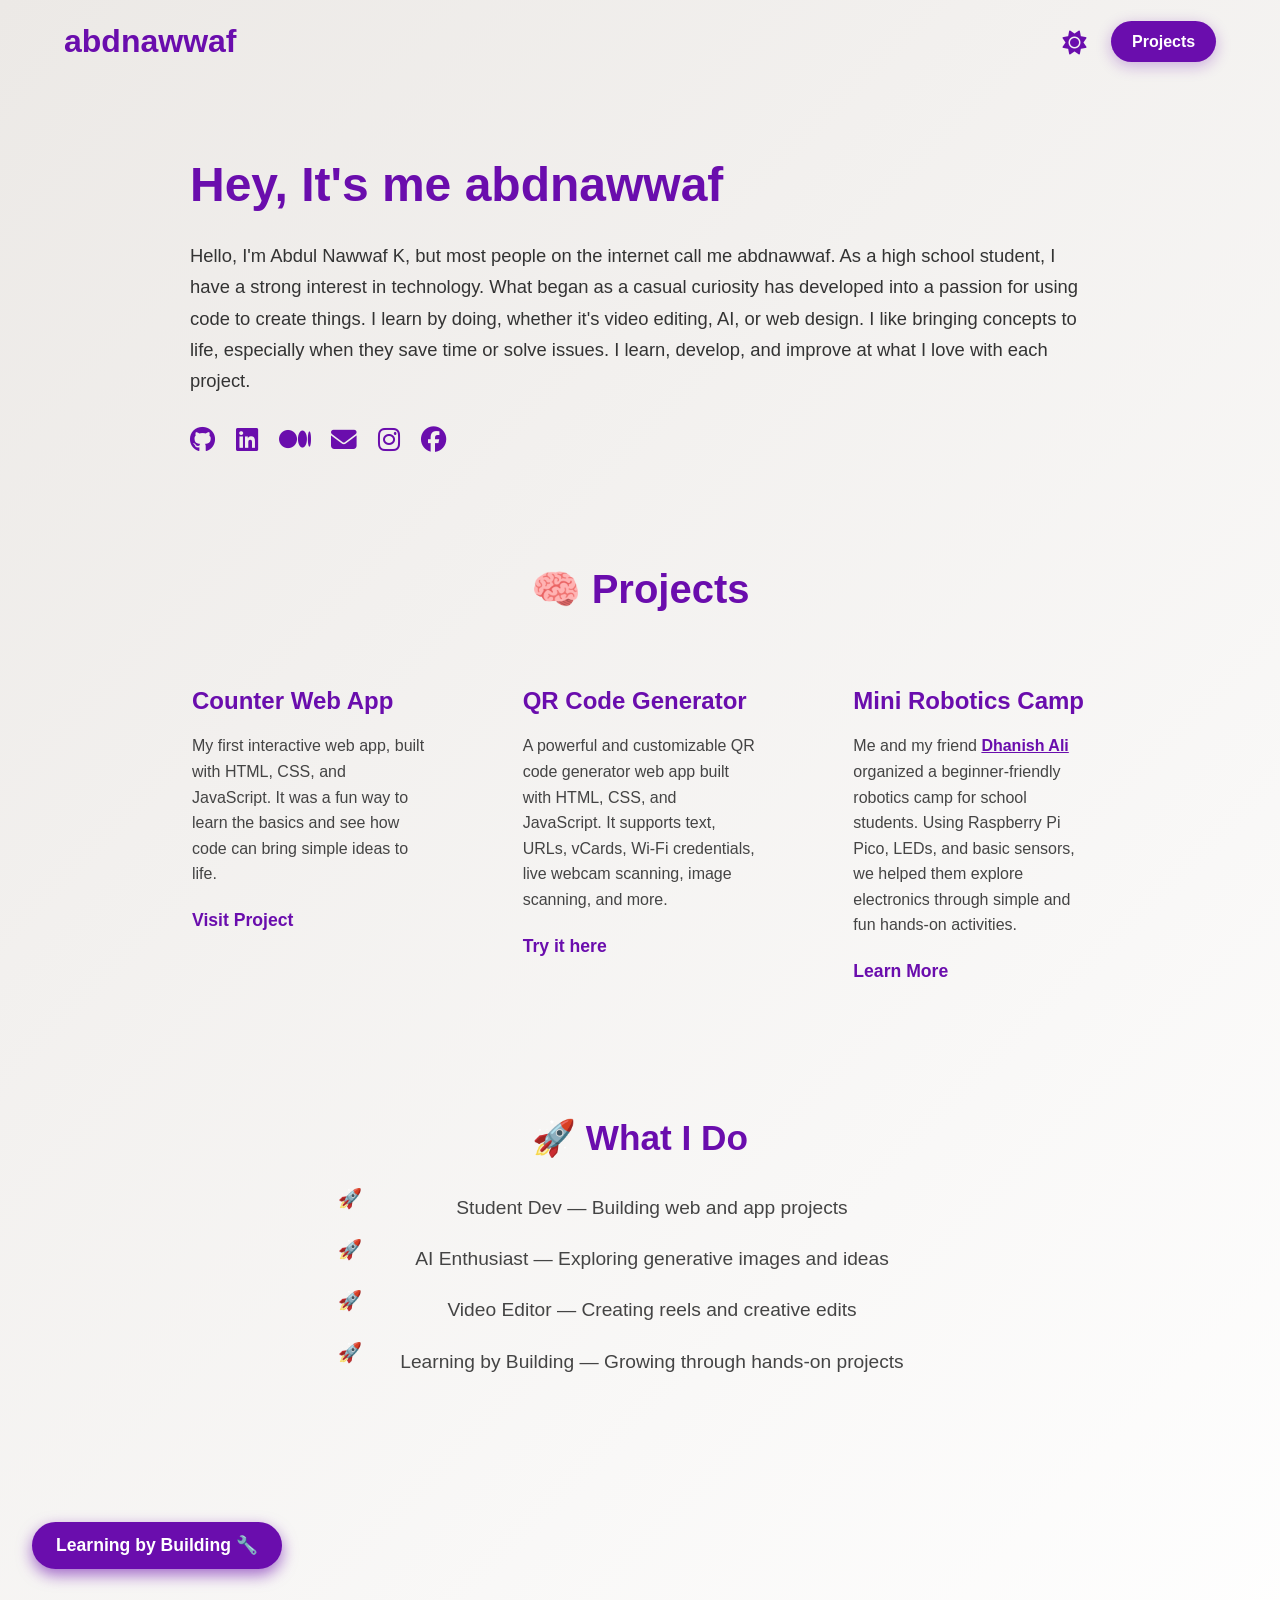
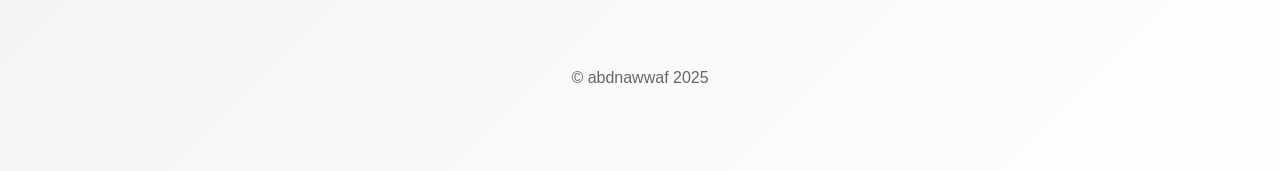
==== index.html @ 8820a6b2 "Update index.html" ====
<!DOCTYPE html>
<html lang="en">
<head>
  <meta charset="UTF-8" />
  <meta name="viewport" content="width=device-width, initial-scale=1.0"/>
  <title>abdnawwaf</title>
  <link rel="icon" type="image/png" href="fav-icon.png" sizes="32x32">
  <link rel="stylesheet" href="style.css" />
  <link rel="stylesheet" href="https://cdnjs.cloudflare.com/ajax/libs/font-awesome/6.4.0/css/all.min.css" />
</head>
<body>
  <nav class="navbar">
    <div class="logo" onclick="window.location.reload()">abdnawwaf</div>
    <div class="nav-controls">
      <i class="fas fa-sun theme-toggle" title="Toggle Theme"></i>
      <a href="#projects" class="btn-filled">Projects</a>
    </div>
  </nav>

  <header class="intro">
    <div class="intro-left">
      <h1>Hey, It's me abdnawwaf</h1>
      <p>
        Hello, I'm Abdul Nawwaf K, but most people on the internet call me abdnawwaf. As a high school student, I have a strong interest in technology. What began as a casual curiosity has developed into a passion for using code to create things. I learn by doing, whether it's video editing, AI, or web design. I like bringing concepts to life, especially when they save time or solve issues. I learn, develop, and improve at what I love with each project.
      </p>
      <div class="socials">
  <a href="https://github.com/abdnawwaf" target="_blank"><i class="fab fa-github"></i></a>
  <a href="https://linkedin.com/in/abdnawwaf" target="_blank"><i class="fab fa-linkedin"></i></a>
  <a href="https://medium.com/@abdnawwaf" target="_blank"><i class="fab fa-medium"></i></a>
  <a href="mailto:abdnawwafk@gmail.com"><i class="fas fa-envelope"></i></a>
  <a href="https://instagram.com/abd_nawwaf" target="_blank"><i class="fab fa-instagram"></i></a>
  <a href="https://www.facebook.com/people/abdnawwaf/61578629066482" target="_blank"><i class="fab fa-facebook"></i></a>
</div>
  </header>

  <section id="projects" class="projects-section">
  <h2>🧠 Projects</h2>
  <div class="projects">
    <div class="project">
      <h3>Counter Web App</h3>
      <p>My first interactive web app, built with HTML, CSS, and JavaScript. It was a fun way to learn the basics and see how code can bring simple ideas to life.</p>
      <a href="https://abdnawwaf.github.io/Counter-App/" target="_blank" class="project-link">Visit Project</a>
    </div>

<div class="project">
      <h3>QR Code Generator</h3>
      <p>A powerful and customizable QR code generator web app built with HTML, CSS, and JavaScript. It supports text, URLs, vCards, Wi-Fi credentials, live webcam scanning, image scanning, and more.</p>
      <a href="https://abdnawwaf.github.io/Free-Qr-Code-Generator/" target="_blank" class="project-link">Try it here</a>
    </div>

    <div class="project">
      <h3>Mini Robotics Camp</h3>
      <p>Me and my friend <a href="https://dhanish-ali.github.io/" target="_blank" class="inline-link">Dhanish Ali</a> organized a beginner-friendly robotics camp for school students. Using Raspberry Pi Pico, LEDs, and basic sensors, we helped them explore electronics through simple and fun hands-on activities.</p>
      <a href="https://www.instagram.com/reel/DLMXc_-JQjU/?igsh=MWt1b3g4a29wdWMzeQ==" target="_blank" class="project-link">Learn More</a>
    </div>
  </div>
</section>

  <section class="features">
    <h2>🚀 What I Do</h2>
    <ul>
      <li>Student Dev — Building web and app projects</li>
      <li>AI Enthusiast — Exploring generative images and ideas</li>
      <li>Video Editor — Creating reels and creative edits</li>
      <li>Learning by Building — Growing through hands-on projects</li>
    </ul>
  </section>

  <div class="learning-pill">
    Learning by Building 🔧
  </div>

  <footer>
    <p>&copy; abdnawwaf 2025</p>
  </footer>

  <script>
    const themeToggle = document.querySelector('.theme-toggle');
    themeToggle.onclick = () => {
      document.body.classList.toggle('dark');
      themeToggle.classList.toggle('fa-sun');
      themeToggle.classList.toggle('fa-moon');
    };
  </script>
</body>
</html>
---- style.css ----
/* Reset */
* {
  margin: 0;
  padding: 0;
  box-sizing: border-box;
}

/* Fonts */
body {
  font-family: 'Inter', -apple-system, BlinkMacSystemFont, 'Segoe UI', Roboto, Oxygen,
    Ubuntu, Cantarell, 'Open Sans', 'Helvetica Neue', sans-serif;
  background: linear-gradient(135deg, #ece9e6, #ffffff);
  color: #222;
  line-height: 1.6;
  scroll-behavior: smooth;
  min-height: 100vh;
  padding: 0 2rem 4rem;
  transition: background 0.4s ease, color 0.4s ease;
}

/* Dark Mode */
body.dark {
  background: linear-gradient(135deg, #121212, #1f1f1f);
  color: #ddd;
}

/* Glassmorphism Base */
.glass {
  background: rgba(255, 255, 255, 0.15);
  backdrop-filter: saturate(180%) blur(15px);
  -webkit-backdrop-filter: saturate(180%) blur(15px);
  border-radius: 16px;
  border: 1px solid rgba(255, 255, 255, 0.25);
  box-shadow:
    0 8px 32px 0 rgba(31, 38, 135, 0.1),
    0 0 1px 1px rgba(255, 255, 255, 0.1);
  transition: background 0.4s ease, border-color 0.4s ease;
}

/* Dark mode glass adjustments */
body.dark .glass {
  background: rgba(30, 30, 30, 0.6);
  border-color: rgba(255, 255, 255, 0.12);
  box-shadow:
    0 8px 32px 0 rgba(0, 0, 0, 0.7),
    0 0 1px 1px rgba(255, 255, 255, 0.05);
}

/* Links */
a {
  color: #6a0dad;
  font-weight: 600;
  text-decoration: none;
  transition: color 0.3s ease;
}

a:hover, a:focus {
  color: #8f44ec;
  outline: none;
}

/* Navbar */
.navbar {
  display: flex;
  justify-content: space-between;
  align-items: center;
  padding: 1rem 2rem;
  position: sticky;
  top: 0;
  z-index: 999;
}

.logo {
  font-size: 2rem;
  font-weight: 700;
  color: #6a0dad;
  cursor: pointer;
  user-select: none;
  transition: color 0.3s ease;
}

body.dark .logo {
  color: #a56afc;
}

.nav-controls {
  display: flex;
  align-items: center;
  gap: 1.5rem;
}

.theme-toggle {
  font-size: 1.5rem;
  cursor: pointer;
  color: #6a0dad;
  transition: color 0.3s ease;
}

body.dark .theme-toggle {
  color: #a56afc;
}

.btn-filled {
  background-color: #6a0dad;
  color: #fff;
  padding: 0.5rem 1.3rem;
  border-radius: 24px;
  font-weight: 600;
  box-shadow: 0 4px 15px rgba(106, 13, 173, 0.3);
  transition: background-color 0.3s ease, box-shadow 0.3s ease;
}

.btn-filled:hover,
.btn-filled:focus {
  background-color: #8f44ec;
  box-shadow: 0 6px 20px rgba(143, 68, 236, 0.6);
  outline: none;
}

body.dark .btn-filled {
  background-color: #a56afc;
  box-shadow: 0 4px 15px rgba(165, 106, 252, 0.4);
}

/* Header Intro */
.intro {
  display: flex;
  flex-wrap: wrap;
  align-items: center;
  justify-content: center;
  padding: 4rem 0 3rem;
  gap: 2rem;
  max-width: 900px;
  margin: 0 auto 3rem;
}

.intro-left {
  flex: 1 1 400px;
  min-width: 320px;
}

.intro-left h1 {
  font-size: 3rem;
  font-weight: 700;
  margin-bottom: 1rem;
  color: #6a0dad;
}

body.dark .intro-left h1 {
  color: #a56afc;
}

.intro-left .highlight {
  color: #8f44ec;
  text-shadow: 0 0 10px #8f44ec;
}

.intro-left p {
  font-size: 1.15rem;
  line-height: 1.7;
  color: #333;
}

body.dark .intro-left p {
  color: #ccc;
}

/* Social Icons */
.socials {
  margin-top: 1.5rem;
  display: flex;
  gap: 1.3rem;
}

.socials a {
  font-size: 1.6rem;
  color: #6a0dad;
  transition: color 0.3s ease, transform 0.3s ease;
}

.socials a:hover,
.socials a:focus {
  color: #8f44ec;
  transform: scale(1.25);
  outline: none;
}

body.dark .socials a {
  color: #a56afc;
}

/* Projects Section */
.projects-section {
  max-width: 960px;
  margin: 0 auto 4rem;
  text-align: center;
}

.projects-section h2 {
  font-size: 2.5rem;
  margin-bottom: 2rem;
  color: #6a0dad;
  font-weight: 700;
}

body.dark .projects-section h2 {
  color: #a56afc;
}

.projects {
  display: grid;
  grid-template-columns: repeat(auto-fit, minmax(280px, 1fr));
  gap: 2rem;
}

.project {
  padding: 1.8rem 2rem;
  cursor: pointer;
  text-align: left;
  color: #222;
  transition: transform 0.3s ease, box-shadow 0.3s ease;
  position: relative;
}

.project:hover {
  transform: translateY(-12px);
  box-shadow:
    0 12px 24px rgba(106, 13, 173, 0.25);
}

body.dark .project {
  color: #ddd;
}

.project h3 {
  font-size: 1.5rem;
  margin-bottom: 0.8rem;
  font-weight: 700;
  color: #6a0dad;
}

body.dark .project h3 {
  color: #a56afc;
}

.project p {
  font-size: 1rem;
  line-height: 1.6;
  color: #444;
}

body.dark .project p {
  color: #ccc;
}

.project-link {
  display: inline-block;
  margin-top: 1.2rem;
  font-weight: 600;
  font-size: 1.1rem;
  color: #6a0dad;
  transition: color 0.3s ease;
}

.project-link:hover,
.project-link:focus {
  color: #8f44ec;
  outline: none;
}

/* Inline links */
.inline-link {
  font-weight: 700;
  color: #6a0dad;
  text-decoration: underline;
}

body.dark .inline-link {
  color: #a56afc;
}

/* Features Section */
.features {
  max-width: 700px;
  margin: 0 auto 3rem;
  padding: 2rem 3rem;
  text-align: center;
  font-weight: 500;
  color: #444;
  border-radius: 16px;
  transition: background-color 0.3s ease;
}

body.dark .features {
  color: #bbb;
}

.features h2 {
  font-size: 2.2rem;
  margin-bottom: 1.4rem;
  font-weight: 700;
  color: #6a0dad;
}

body.dark .features h2 {
  color: #a56afc;
}

.features ul {
  list-style: none;
  padding-left: 0;
  font-size: 1.2rem;
  line-height: 2;
}

.features li {
  margin-bottom: 0.8rem;
  position: relative;
  padding-left: 1.5rem;
  cursor: default;
  transition: color 0.3s ease;
}

.features li::before {
  content: "🚀";
  position: absolute;
  left: 0;
  top: 0;
  font-size: 1.2rem;
  line-height: 1;
}

.features li:hover {
  color: #8f44ec;
  transform: translateX(5px);
}

/* Learning Pill */
.learning-pill {
  display: inline-block;
  margin: 3rem auto 1rem;
  padding: 0.6rem 1.5rem;
  border-radius: 999px;
  font-size: 1.1rem;
  font-weight: 600;
  color: #fff;
  background: #6a0dad;
  box-shadow: 0 6px 15px rgba(106, 13, 173, 0.6);
  cursor: default;
  user-select: none;
  transition: background 0.3s ease, transform 0.3s ease;
  text-align: center;
  max-width: fit-content;
  margin-left: auto;
  margin-right: auto;
}

.learning-pill:hover {
  background: #8f44ec;
  transform: scale(1.05);
}

body.dark .learning-pill {
  background: #a56afc;
  box-shadow: 0 6px 15px rgba(165, 106, 252, 0.8);
}

/* Footer */
footer {
  text-align: center;
  margin-top: 4rem;
  padding: 1rem 2rem;
  font-size: 1rem;
  color: #666;
  user-select: none;
  transition: color 0.3s ease;
}

body.dark footer {
  color: #999;
}

/* Responsive */

@media (max-width: 1024px) {
  .intro {
    padding: 3rem 1rem 2rem;
  }

  .projects-section {
    padding: 0 1rem 3rem;
  }

  .features {
    padding: 1.5rem 1.5rem;
  }
}

@media (max-width: 768px) {
  .navbar {
    flex-direction: column;
    gap: 0.6rem;
  }

  .intro {
    flex-direction: column;
    text-align: center;
  }

  .intro-left {
    max-width: 100%;
  }

  .intro-left h1 {
    font-size: 2.4rem;
  }
}

@media (max-width: 480px) {
  body {
    padding: 0 1rem 3rem;
  }

  .intro-left p {
    font-size: 1rem;
  }

  .projects {
    grid-template-columns: 1fr;
  }

  .socials a {
    font-size: 1.4rem;
    margin-right: 1rem;
  }

  .features h2 {
    font-size: 1.8rem;
  }
}
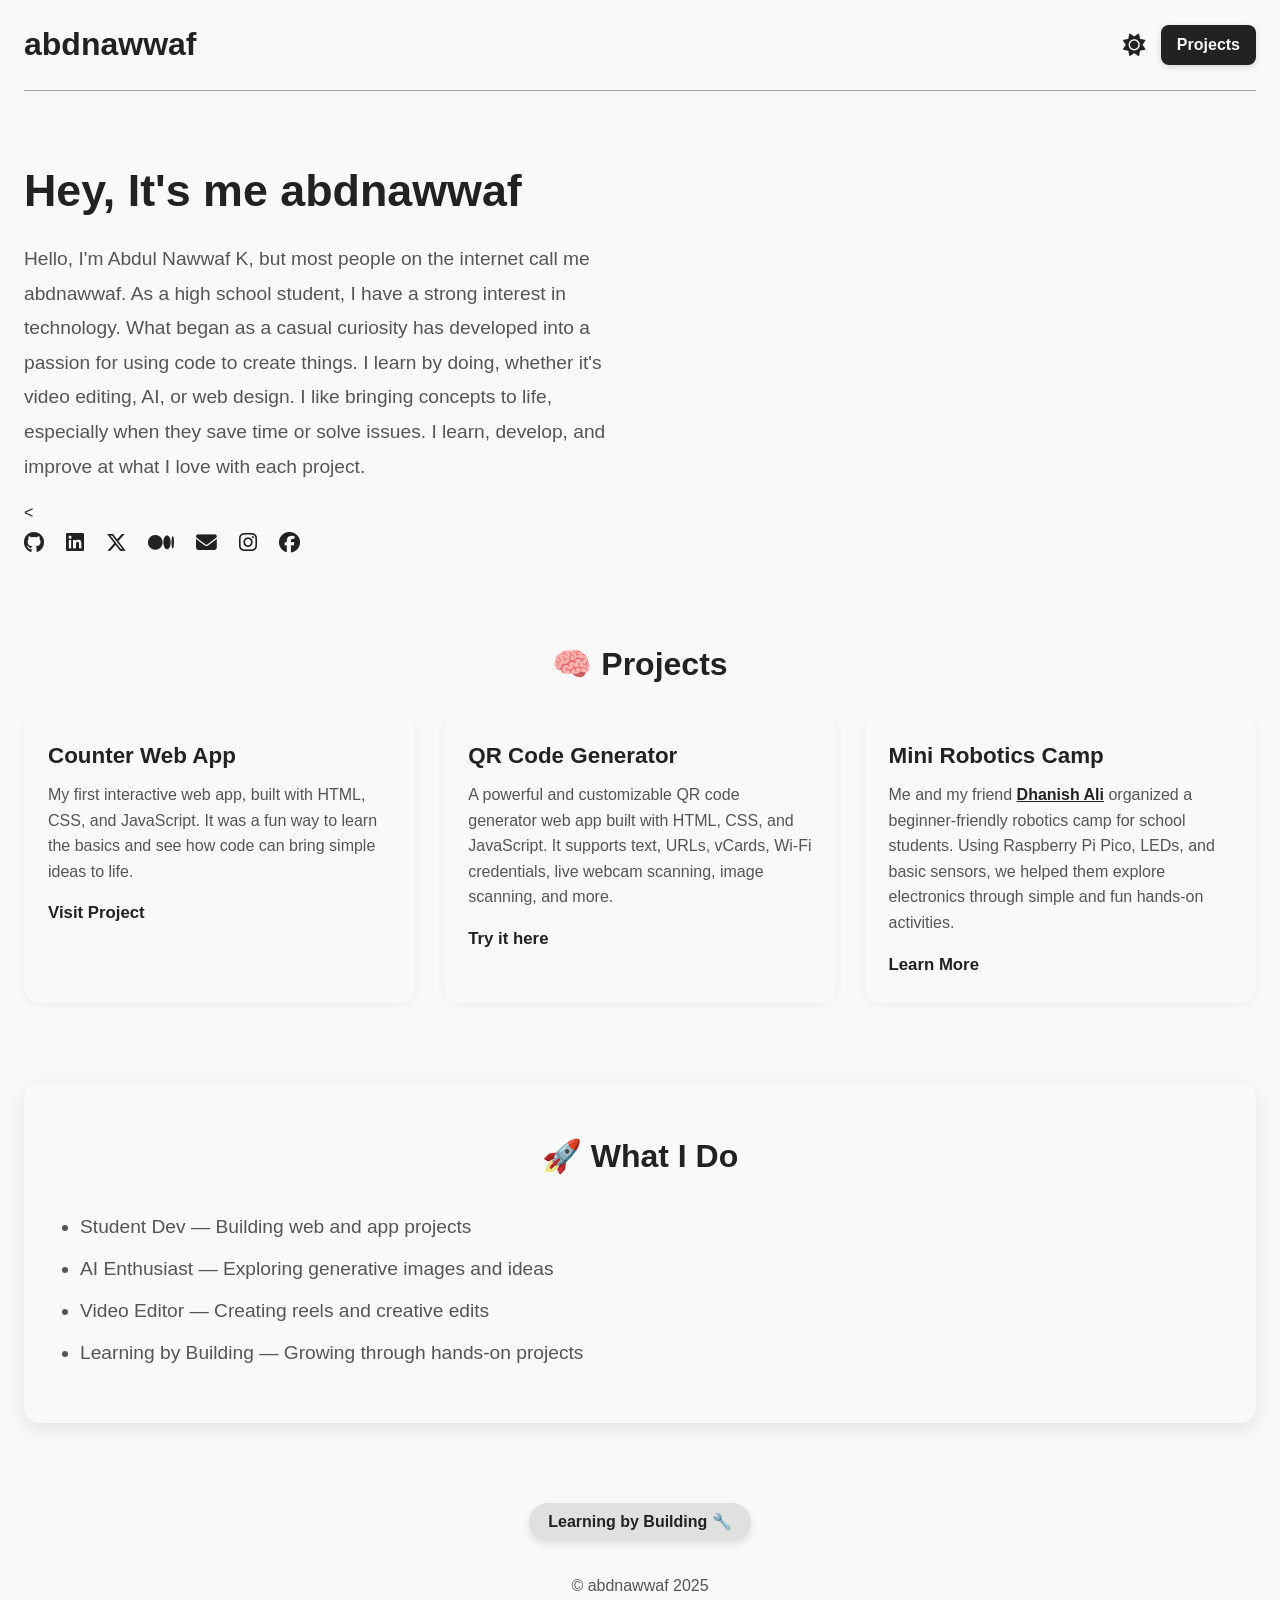
==== commit 2aec63cf: "Update index.html added x account" ====
--- a/index.html
+++ b/index.html
@@ -23,13 +23,28 @@
       <p>
         Hello, I'm Abdul Nawwaf K, but most people on the internet call me abdnawwaf. As a high school student, I have a strong interest in technology. What began as a casual curiosity has developed into a passion for using code to create things. I learn by doing, whether it's video editing, AI, or web design. I like bringing concepts to life, especially when they save time or solve issues. I learn, develop, and improve at what I love with each project.
       </p>
-      <div class="socials">
-  <a href="https://github.com/abdnawwaf" target="_blank"><i class="fab fa-github"></i></a>
-  <a href="https://linkedin.com/in/abdnawwaf" target="_blank"><i class="fab fa-linkedin"></i></a>
-  <a href="https://medium.com/@abdnawwaf" target="_blank"><i class="fab fa-medium"></i></a>
-  <a href="mailto:abdnawwafk@gmail.com"><i class="fas fa-envelope"></i></a>
-  <a href="https://instagram.com/abd_nawwaf" target="_blank"><i class="fab fa-instagram"></i></a>
-  <a href="https://www.facebook.com/people/abdnawwaf/61578629066482" target="_blank"><i class="fab fa-facebook"></i></a>
+      <<div class="socials">
+  <a href="https://github.com/abdnawwaf" target="_blank" aria-label="GitHub">
+    <i class="fab fa-github"></i>
+  </a>
+  <a href="https://linkedin.com/in/abdnawwaf" target="_blank" aria-label="LinkedIn">
+    <i class="fab fa-linkedin"></i>
+  </a>
+  <a href="https://x.com/abdnawwaf" target="_blank" aria-label="X (Twitter)">
+    <i class="fab fa-x-twitter"></i>
+  </a>
+  <a href="https://medium.com/@abdnawwaf" target="_blank" aria-label="Medium">
+    <i class="fab fa-medium"></i>
+  </a>
+  <a href="mailto:abdnawwaf.ilabdtlp@gmail.com" aria-label="Email">
+    <i class="fas fa-envelope"></i>
+  </a>
+  <a href="https://instagram.com/abd_nawwaf" target="_blank" aria-label="Instagram">
+    <i class="fab fa-instagram"></i>
+  </a>
+  <a href="https://www.facebook.com/people/abdnawwaf/61578629066482" target="_blank" aria-label="Facebook">
+    <i class="fab fa-facebook"></i>
+  </a>
 </div>
   </header>
 
--- a/style.css
+++ b/style.css
@@ -5,58 +5,31 @@
   box-sizing: border-box;
 }
 
-/* Fonts */
+/* Colors */
+:root {
+  --bg-light: #f9f9f9;
+  --bg-dark: #121212;
+  --text-dark: #222222;
+  --text-light: #eaeaea;
+  --gray-light: #a0a0a0;
+  --gray-medium: #555555;
+}
+
+/* Body & Basics */
 body {
-  font-family: 'Inter', -apple-system, BlinkMacSystemFont, 'Segoe UI', Roboto, Oxygen,
-    Ubuntu, Cantarell, 'Open Sans', 'Helvetica Neue', sans-serif;
-  background: linear-gradient(135deg, #ece9e6, #ffffff);
-  color: #222;
+  font-family: 'Segoe UI', Tahoma, Geneva, Verdana, sans-serif;
+  background: var(--bg-light);
+  color: var(--text-dark);
   line-height: 1.6;
   scroll-behavior: smooth;
-  min-height: 100vh;
-  padding: 0 2rem 4rem;
-  transition: background 0.4s ease, color 0.4s ease;
+  padding: 0 1.5rem;
+  transition: background 0.3s ease, color 0.3s ease;
 }
 
 /* Dark Mode */
-body.dark {
-  background: linear-gradient(135deg, #121212, #1f1f1f);
-  color: #ddd;
-}
-
-/* Glassmorphism Base */
-.glass {
-  background: rgba(255, 255, 255, 0.15);
-  backdrop-filter: saturate(180%) blur(15px);
-  -webkit-backdrop-filter: saturate(180%) blur(15px);
-  border-radius: 16px;
-  border: 1px solid rgba(255, 255, 255, 0.25);
-  box-shadow:
-    0 8px 32px 0 rgba(31, 38, 135, 0.1),
-    0 0 1px 1px rgba(255, 255, 255, 0.1);
-  transition: background 0.4s ease, border-color 0.4s ease;
-}
-
-/* Dark mode glass adjustments */
-body.dark .glass {
-  background: rgba(30, 30, 30, 0.6);
-  border-color: rgba(255, 255, 255, 0.12);
-  box-shadow:
-    0 8px 32px 0 rgba(0, 0, 0, 0.7),
-    0 0 1px 1px rgba(255, 255, 255, 0.05);
-}
-
-/* Links */
-a {
-  color: #6a0dad;
-  font-weight: 600;
-  text-decoration: none;
-  transition: color 0.3s ease;
-}
-
-a:hover, a:focus {
-  color: #8f44ec;
-  outline: none;
+.dark {
+  background: var(--bg-dark);
+  color: var(--text-light);
 }
 
 /* Navbar */
@@ -64,363 +37,360 @@
   display: flex;
   justify-content: space-between;
   align-items: center;
-  padding: 1rem 2rem;
-  position: sticky;
-  top: 0;
-  z-index: 999;
+  padding: 1.2rem 0;
+  border-bottom: 1px solid var(--gray-light);
+  flex-wrap: wrap;
 }
 
 .logo {
   font-size: 2rem;
   font-weight: 700;
-  color: #6a0dad;
   cursor: pointer;
+  color: var(--text-dark);
   user-select: none;
-  transition: color 0.3s ease;
-}
-
-body.dark .logo {
-  color: #a56afc;
+}
+
+.dark .logo {
+  color: var(--text-light);
 }
 
 .nav-controls {
   display: flex;
   align-items: center;
-  gap: 1.5rem;
+  gap: 1rem;
+  flex-wrap: wrap;
 }
 
 .theme-toggle {
-  font-size: 1.5rem;
   cursor: pointer;
-  color: #6a0dad;
-  transition: color 0.3s ease;
-}
-
-body.dark .theme-toggle {
-  color: #a56afc;
+  font-size: 1.4rem;
+  color: var(--text-dark);
+  transition: color 0.3s;
+}
+
+.dark .theme-toggle {
+  color: var(--text-light);
 }
 
 .btn-filled {
-  background-color: #6a0dad;
-  color: #fff;
-  padding: 0.5rem 1.3rem;
-  border-radius: 24px;
+  background: var(--text-dark);
+  color: var(--bg-light);
+  padding: 0.45rem 1rem;
+  border-radius: 8px;
+  text-decoration: none;
   font-weight: 600;
-  box-shadow: 0 4px 15px rgba(106, 13, 173, 0.3);
-  transition: background-color 0.3s ease, box-shadow 0.3s ease;
+  box-shadow: 0 2px 6px rgba(0,0,0,0.15);
+  transition: background 0.3s ease, color 0.3s ease, box-shadow 0.3s ease;
 }
 
 .btn-filled:hover,
 .btn-filled:focus {
-  background-color: #8f44ec;
-  box-shadow: 0 6px 20px rgba(143, 68, 236, 0.6);
+  background: var(--gray-medium);
+  box-shadow: 0 4px 10px rgba(0,0,0,0.2);
   outline: none;
 }
 
-body.dark .btn-filled {
-  background-color: #a56afc;
-  box-shadow: 0 4px 15px rgba(165, 106, 252, 0.4);
-}
-
-/* Header Intro */
+.dark .btn-filled {
+  background: var(--text-light);
+  color: var(--bg-dark);
+  box-shadow: 0 2px 6px rgba(255,255,255,0.2);
+}
+
+.dark .btn-filled:hover,
+.dark .btn-filled:focus {
+  background: var(--gray-medium);
+  box-shadow: 0 4px 10px rgba(255,255,255,0.3);
+}
+
+/* Intro Section */
 .intro {
   display: flex;
   flex-wrap: wrap;
   align-items: center;
-  justify-content: center;
-  padding: 4rem 0 3rem;
+  justify-content: space-between;
+  padding: 4rem 0 2rem;
   gap: 2rem;
-  max-width: 900px;
-  margin: 0 auto 3rem;
 }
 
 .intro-left {
-  flex: 1 1 400px;
-  min-width: 320px;
+  flex: 1 1 300px;
+  max-width: 600px;
 }
 
 .intro-left h1 {
-  font-size: 3rem;
-  font-weight: 700;
+  font-size: 2.8rem;
   margin-bottom: 1rem;
-  color: #6a0dad;
-}
-
-body.dark .intro-left h1 {
-  color: #a56afc;
-}
-
-.intro-left .highlight {
-  color: #8f44ec;
-  text-shadow: 0 0 10px #8f44ec;
+  color: var(--text-dark);
+}
+
+.dark .intro-left h1 {
+  color: var(--text-light);
 }
 
 .intro-left p {
-  font-size: 1.15rem;
-  line-height: 1.7;
-  color: #333;
-}
-
-body.dark .intro-left p {
-  color: #ccc;
+  font-size: 1.2rem;
+  line-height: 1.8;
+  margin-bottom: 1rem;
+  color: var(--gray-medium);
+}
+
+.dark .intro-left p {
+  color: var(--gray-light);
 }
 
 /* Social Icons */
-.socials {
-  margin-top: 1.5rem;
-  display: flex;
-  gap: 1.3rem;
-}
-
 .socials a {
-  font-size: 1.6rem;
-  color: #6a0dad;
-  transition: color 0.3s ease, transform 0.3s ease;
-}
-
-.socials a:hover,
-.socials a:focus {
-  color: #8f44ec;
-  transform: scale(1.25);
-  outline: none;
-}
-
-body.dark .socials a {
-  color: #a56afc;
+  font-size: 1.3rem;
+  color: inherit;
+  margin-right: 1rem;
+  transition: transform 0.3s ease, color 0.3s ease;
+}
+
+.socials a:hover {
+  transform: scale(1.2);
+  color: var(--gray-medium);
+}
+
+.dark .socials a:hover {
+  color: var(--gray-light);
 }
 
 /* Projects Section */
 .projects-section {
-  max-width: 960px;
-  margin: 0 auto 4rem;
+  padding: 3rem 0 2rem;
+}
+
+.projects-section h2 {
+  margin-bottom: 1.5rem;
+  font-size: 2rem;
+  color: var(--text-dark);
   text-align: center;
 }
 
-.projects-section h2 {
-  font-size: 2.5rem;
-  margin-bottom: 2rem;
-  color: #6a0dad;
-  font-weight: 700;
-}
-
-body.dark .projects-section h2 {
-  color: #a56afc;
+.dark .projects-section h2 {
+  color: var(--text-light);
 }
 
 .projects {
   display: grid;
   grid-template-columns: repeat(auto-fit, minmax(280px, 1fr));
-  gap: 2rem;
+  gap: 1.8rem;
 }
 
 .project {
-  padding: 1.8rem 2rem;
+  background: var(--bg-light);
+  border-radius: 16px;
+  padding: 1.5rem;
+  box-shadow: 0 2px 10px rgba(0, 0, 0, 0.05);
+  transition: transform 0.3s ease, box-shadow 0.3s ease;
   cursor: pointer;
-  text-align: left;
-  color: #222;
-  transition: transform 0.3s ease, box-shadow 0.3s ease;
+  color: var(--text-dark);
   position: relative;
+  overflow: hidden;
 }
 
 .project:hover {
-  transform: translateY(-12px);
-  box-shadow:
-    0 12px 24px rgba(106, 13, 173, 0.25);
-}
-
-body.dark .project {
-  color: #ddd;
+  transform: translateY(-8px);
+  box-shadow: 0 8px 20px rgba(0, 0, 0, 0.1);
+}
+
+.dark .project {
+  background: #1e1e1e;
+  color: var(--text-light);
+  box-shadow: 0 2px 8px rgba(255, 255, 255, 0.05);
+}
+
+.dark .project:hover {
+  box-shadow: 0 8px 20px rgba(255, 255, 255, 0.15);
 }
 
 .project h3 {
-  font-size: 1.5rem;
-  margin-bottom: 0.8rem;
-  font-weight: 700;
-  color: #6a0dad;
-}
-
-body.dark .project h3 {
-  color: #a56afc;
+  margin-bottom: 0.5rem;
+  font-size: 1.4rem;
+  color: var(--text-dark);
+}
+
+.dark .project h3 {
+  color: var(--text-light);
 }
 
 .project p {
   font-size: 1rem;
-  line-height: 1.6;
-  color: #444;
-}
-
-body.dark .project p {
-  color: #ccc;
-}
-
+  color: var(--gray-medium);
+}
+
+.dark .project p {
+  color: var(--gray-light);
+}
+
+/* Project Links */
 .project-link {
   display: inline-block;
-  margin-top: 1.2rem;
+  margin-top: 1rem;
+  font-size: 1.05rem;
   font-weight: 600;
-  font-size: 1.1rem;
-  color: #6a0dad;
+  color: var(--text-dark);
   transition: color 0.3s ease;
 }
 
 .project-link:hover,
 .project-link:focus {
-  color: #8f44ec;
+  color: var(--gray-medium);
   outline: none;
+}
+
+.dark .project-link {
+  color: var(--text-light);
+}
+
+.dark .project-link:hover,
+.dark .project-link:focus {
+  color: var(--gray-light);
 }
 
 /* Inline links */
 .inline-link {
-  font-weight: 700;
-  color: #6a0dad;
+  font-weight: 600;
+  color: var(--text-dark);
   text-decoration: underline;
 }
 
-body.dark .inline-link {
-  color: #a56afc;
+.dark .inline-link {
+  color: var(--text-light);
 }
 
 /* Features Section */
 .features {
-  max-width: 700px;
-  margin: 0 auto 3rem;
-  padding: 2rem 3rem;
+  margin: 3rem 0;
+  background-color: var(--bg-light);
+  padding: 3rem 2rem;
+  border-radius: 16px;
+  box-shadow: 0 6px 20px rgba(0, 0, 0, 0.1);
+  transition: transform 0.3s ease, box-shadow 0.3s ease;
+  color: var(--text-dark);
+}
+
+.features:hover {
+  transform: translateY(-6px);
+  box-shadow: 0 10px 28px rgba(0, 0, 0, 0.15);
+}
+
+.dark .features {
+  background-color: #222;
+  box-shadow: 0 6px 20px rgba(255, 255, 255, 0.15);
+  color: var(--text-light);
+}
+
+.features h2 {
+  margin-bottom: 1.5rem;
+  font-size: 2rem;
   text-align: center;
-  font-weight: 500;
-  color: #444;
-  border-radius: 16px;
-  transition: background-color 0.3s ease;
-}
-
-body.dark .features {
-  color: #bbb;
-}
-
-.features h2 {
-  font-size: 2.2rem;
-  margin-bottom: 1.4rem;
-  font-weight: 700;
-  color: #6a0dad;
-}
-
-body.dark .features h2 {
-  color: #a56afc;
 }
 
 .features ul {
-  list-style: none;
-  padding-left: 0;
+  padding-left: 1.5rem;
   font-size: 1.2rem;
-  line-height: 2;
-}
-
-.features li {
-  margin-bottom: 0.8rem;
-  position: relative;
-  padding-left: 1.5rem;
-  cursor: default;
-  transition: color 0.3s ease;
-}
-
-.features li::before {
-  content: "🚀";
-  position: absolute;
-  left: 0;
-  top: 0;
-  font-size: 1.2rem;
-  line-height: 1;
+  line-height: 2.2;
+  color: var(--gray-medium);
+}
+
+.dark .features ul {
+  color: var(--gray-light);
+}
+
+.features li::marker {
+  color: var(--gray-medium);
 }
 
 .features li:hover {
-  color: #8f44ec;
-  transform: translateX(5px);
+  color: var(--gray-light);
+  transform: translateX(6px);
 }
 
 /* Learning Pill */
 .learning-pill {
   display: inline-block;
-  margin: 3rem auto 1rem;
-  padding: 0.6rem 1.5rem;
+  margin: 2rem auto 0;
+  padding: 0.4rem 1.2rem;
   border-radius: 999px;
-  font-size: 1.1rem;
+  font-size: 1rem;
   font-weight: 600;
-  color: #fff;
-  background: #6a0dad;
-  box-shadow: 0 6px 15px rgba(106, 13, 173, 0.6);
-  cursor: default;
-  user-select: none;
-  transition: background 0.3s ease, transform 0.3s ease;
   text-align: center;
+  background-color: #e0e0e0;
+  color: #222;
   max-width: fit-content;
-  margin-left: auto;
-  margin-right: auto;
+  position: relative;
+  left: 50%;
+  transform: translateX(-50%);
+  box-shadow: 0 4px 8px rgba(0, 0, 0, 0.1);
+  transition: background-color 0.3s ease, transform 0.3s ease;
 }
 
 .learning-pill:hover {
-  background: #8f44ec;
-  transform: scale(1.05);
-}
-
-body.dark .learning-pill {
-  background: #a56afc;
-  box-shadow: 0 6px 15px rgba(165, 106, 252, 0.8);
+  background-color: #cfcfcf;
+  transform: translateX(-50%) scale(1.05);
+}
+
+.dark .learning-pill {
+  background-color: var(--text-light);
+  color: var(--bg-dark);
+  box-shadow: 0 4px 8px rgba(255, 255, 255, 0.15);
 }
 
 /* Footer */
 footer {
   text-align: center;
-  margin-top: 4rem;
-  padding: 1rem 2rem;
+  padding: 2rem 0 1rem;
   font-size: 1rem;
-  color: #666;
-  user-select: none;
+  color: var(--gray-medium);
+}
+
+.dark footer {
+  color: var(--gray-light);
+}
+
+/* Links General */
+a {
+  text-decoration: none;
+  font-weight: 600;
+  color: var(--text-dark);
   transition: color 0.3s ease;
 }
 
-body.dark footer {
-  color: #999;
+a:hover,
+a:focus {
+  color: var(--gray-medium);
+  outline: none;
+}
+
+.dark a {
+  color: var(--text-light);
+}
+
+.dark a:hover,
+.dark a:focus {
+  color: var(--gray-light);
 }
 
 /* Responsive */
-
-@media (max-width: 1024px) {
-  .intro {
-    padding: 3rem 1rem 2rem;
-  }
-
-  .projects-section {
-    padding: 0 1rem 3rem;
-  }
-
-  .features {
-    padding: 1.5rem 1.5rem;
-  }
-}
-
 @media (max-width: 768px) {
   .navbar {
     flex-direction: column;
-    gap: 0.6rem;
+    gap: 0.5rem;
   }
 
   .intro {
     flex-direction: column;
-    text-align: center;
-  }
-
-  .intro-left {
-    max-width: 100%;
+    align-items: flex-start;
+    text-align: left;
   }
 
   .intro-left h1 {
-    font-size: 2.4rem;
+    font-size: 2rem;
   }
 }
 
 @media (max-width: 480px) {
-  body {
-    padding: 0 1rem 3rem;
-  }
-
   .intro-left p {
     font-size: 1rem;
   }
@@ -430,11 +400,7 @@
   }
 
   .socials a {
-    font-size: 1.4rem;
-    margin-right: 1rem;
-  }
-
-  .features h2 {
-    font-size: 1.8rem;
+    margin-right: 0.6rem;
+    font-size: 1.1rem;
   }
 }
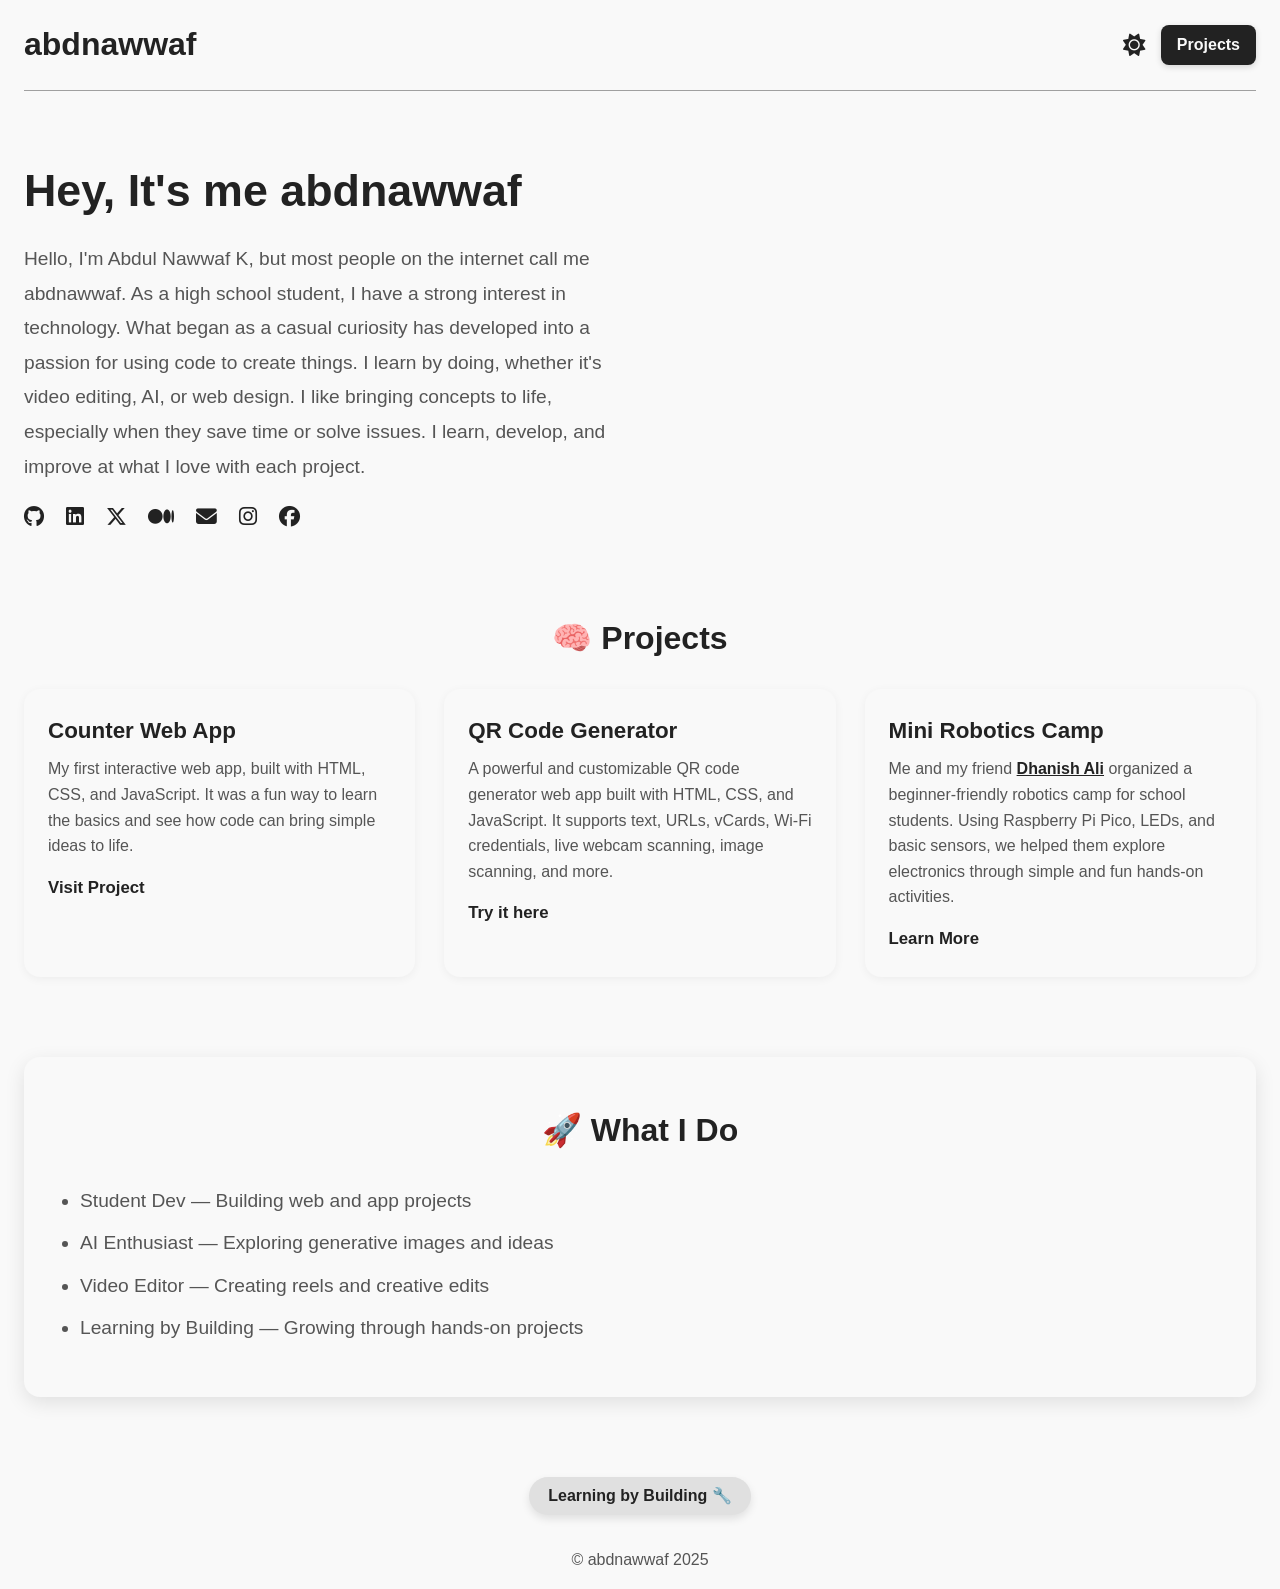
==== commit bf937f7a: "Update index.html" ====
--- a/index.html
+++ b/index.html
@@ -23,7 +23,7 @@
       <p>
         Hello, I'm Abdul Nawwaf K, but most people on the internet call me abdnawwaf. As a high school student, I have a strong interest in technology. What began as a casual curiosity has developed into a passion for using code to create things. I learn by doing, whether it's video editing, AI, or web design. I like bringing concepts to life, especially when they save time or solve issues. I learn, develop, and improve at what I love with each project.
       </p>
-      <<div class="socials">
+      <div class="socials">
   <a href="https://github.com/abdnawwaf" target="_blank" aria-label="GitHub">
     <i class="fab fa-github"></i>
   </a>
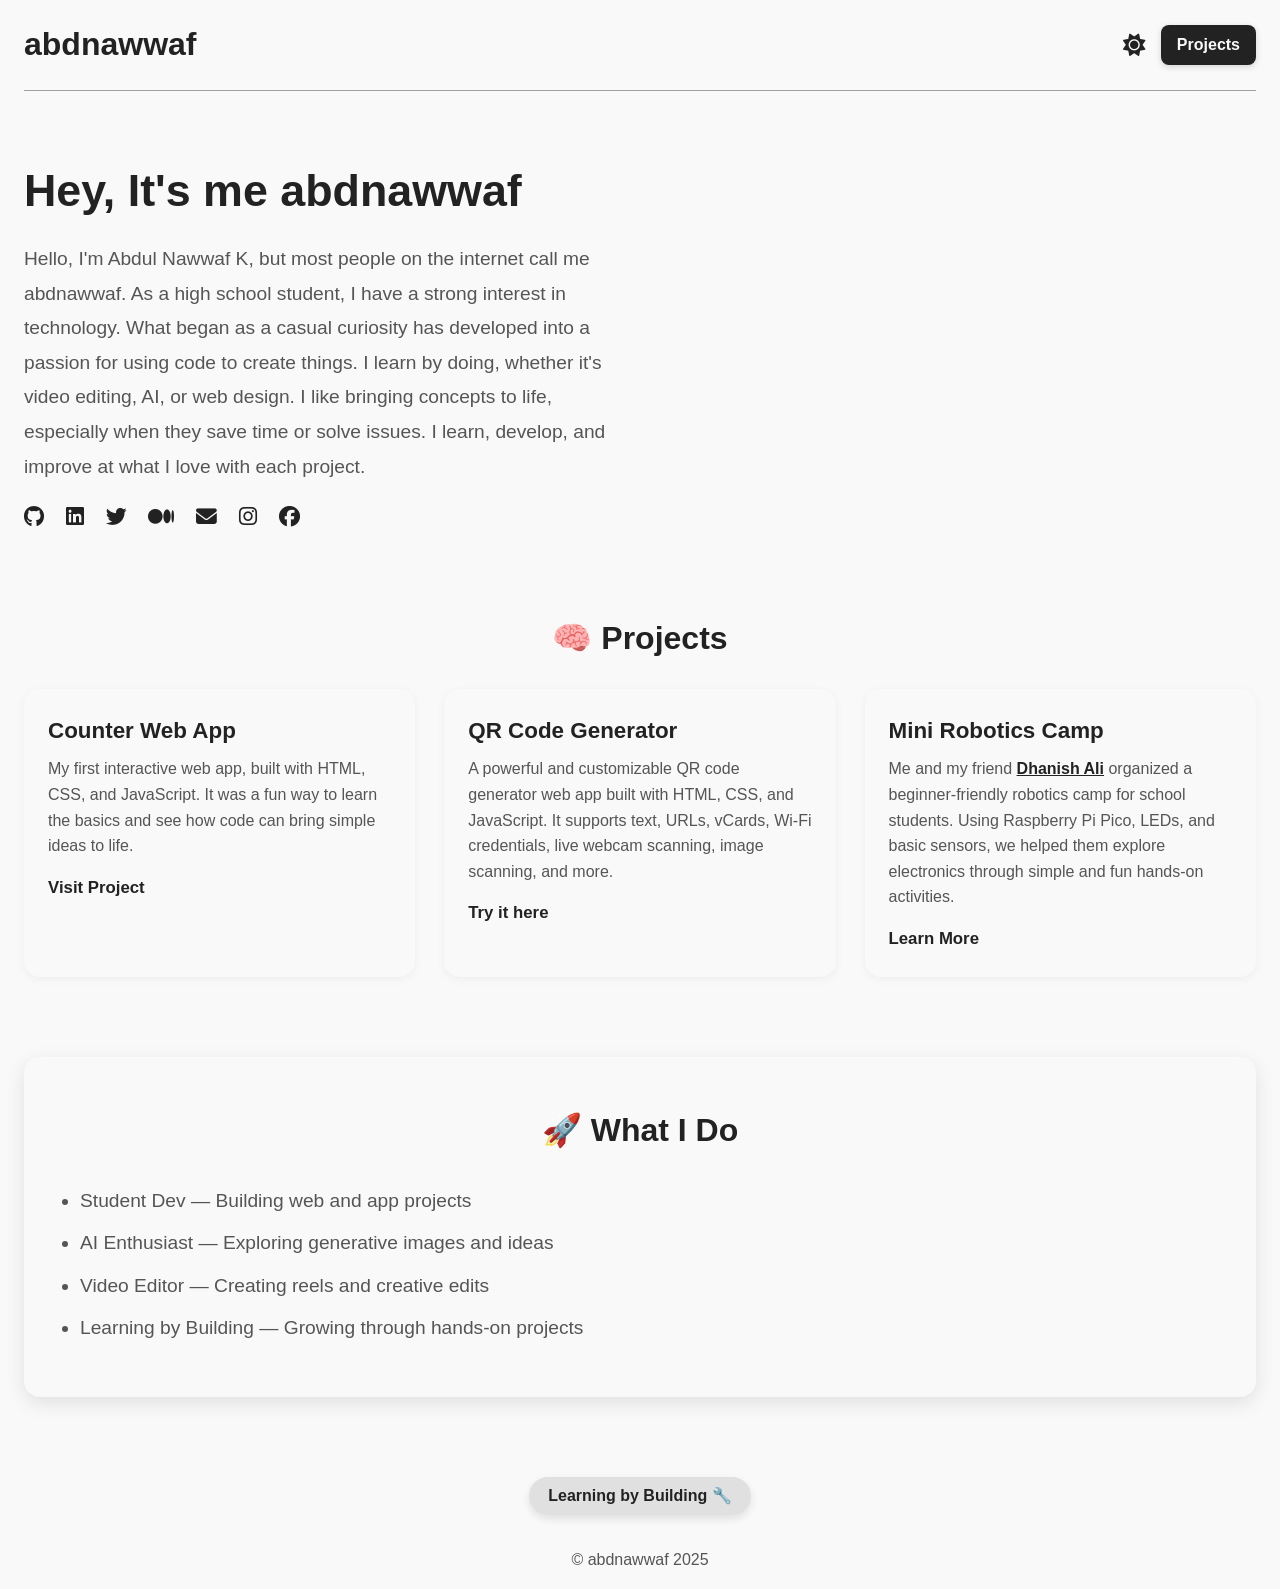
==== commit 08c24826: "Update index.html changed x into twitter" ====
--- a/index.html
+++ b/index.html
@@ -31,8 +31,8 @@
     <i class="fab fa-linkedin"></i>
   </a>
   <a href="https://x.com/abdnawwaf" target="_blank" aria-label="X (Twitter)">
-    <i class="fab fa-x-twitter"></i>
-  </a>
+  <i class="fa-brands fa-twitter"></i>
+</a>
   <a href="https://medium.com/@abdnawwaf" target="_blank" aria-label="Medium">
     <i class="fab fa-medium"></i>
   </a>
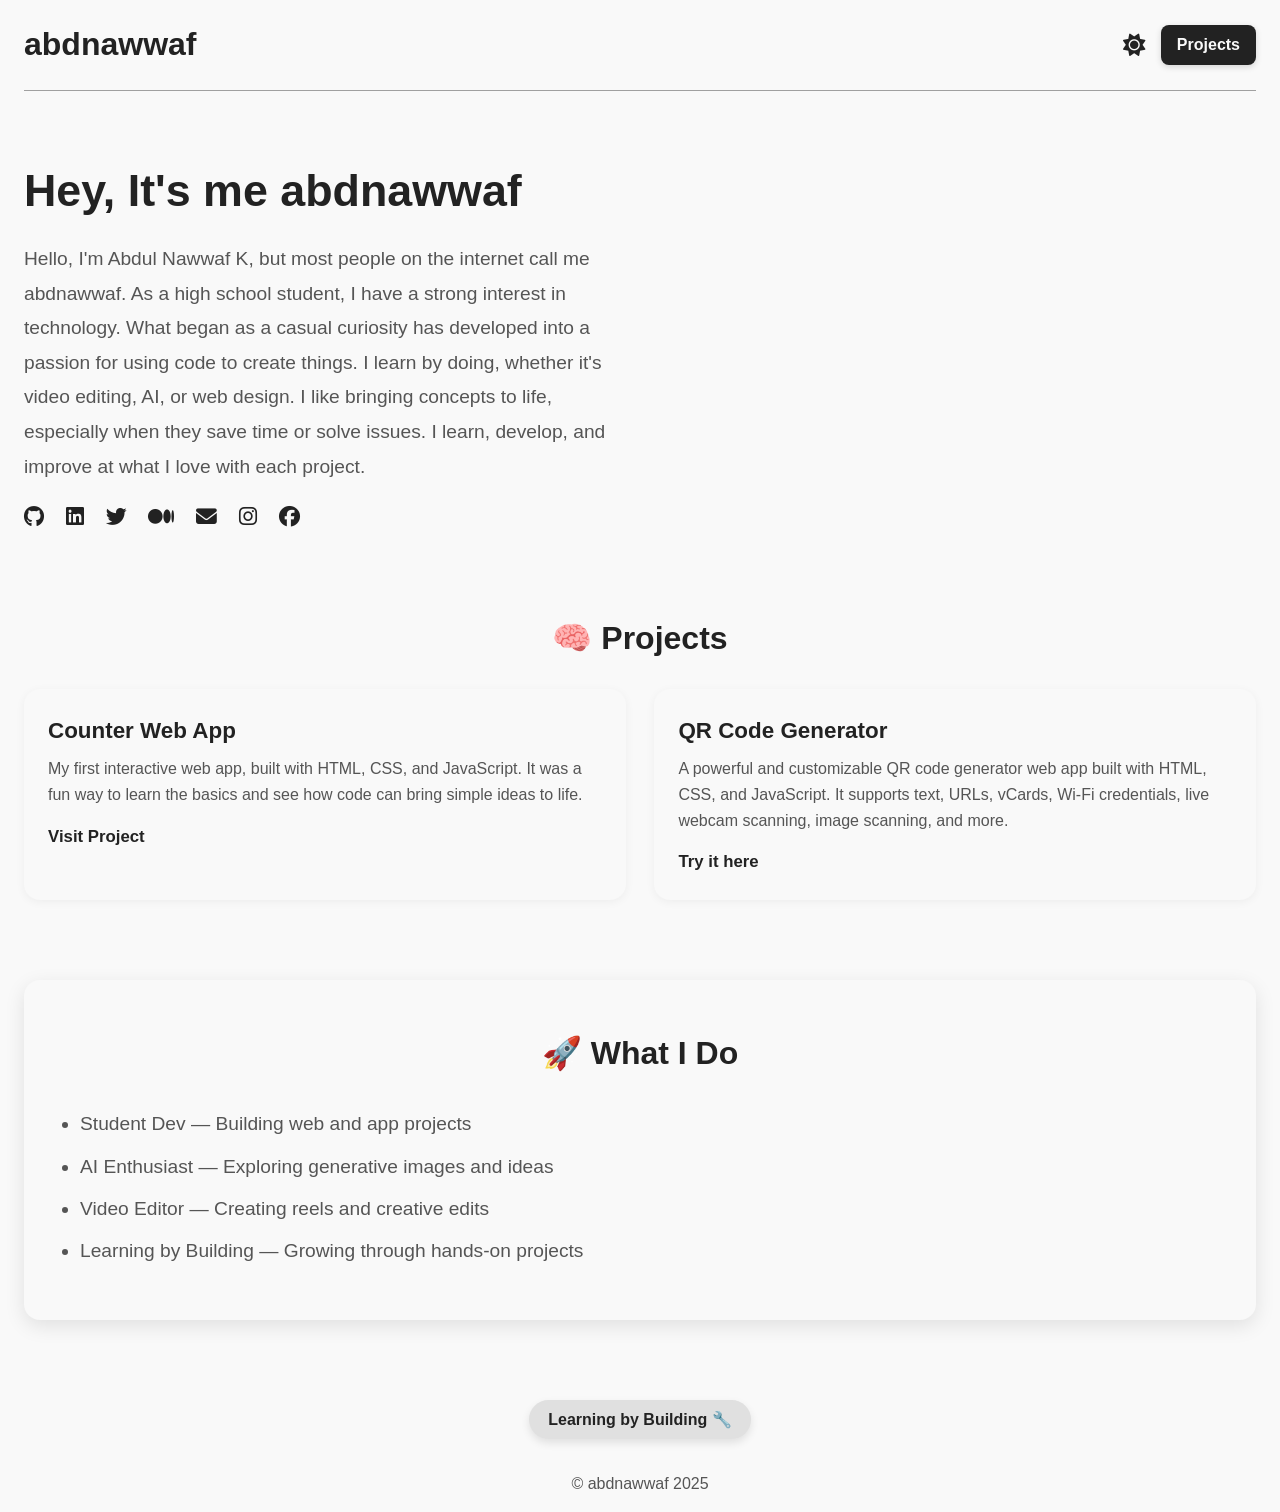
==== commit ae14d50f: "Update index.html removed project that's not a project" ====
--- a/index.html
+++ b/index.html
@@ -63,11 +63,7 @@
       <a href="https://abdnawwaf.github.io/Free-Qr-Code-Generator/" target="_blank" class="project-link">Try it here</a>
     </div>
 
-    <div class="project">
-      <h3>Mini Robotics Camp</h3>
-      <p>Me and my friend <a href="https://dhanish-ali.github.io/" target="_blank" class="inline-link">Dhanish Ali</a> organized a beginner-friendly robotics camp for school students. Using Raspberry Pi Pico, LEDs, and basic sensors, we helped them explore electronics through simple and fun hands-on activities.</p>
-      <a href="https://www.instagram.com/reel/DLMXc_-JQjU/?igsh=MWt1b3g4a29wdWMzeQ==" target="_blank" class="project-link">Learn More</a>
-    </div>
+    
   </div>
 </section>
 
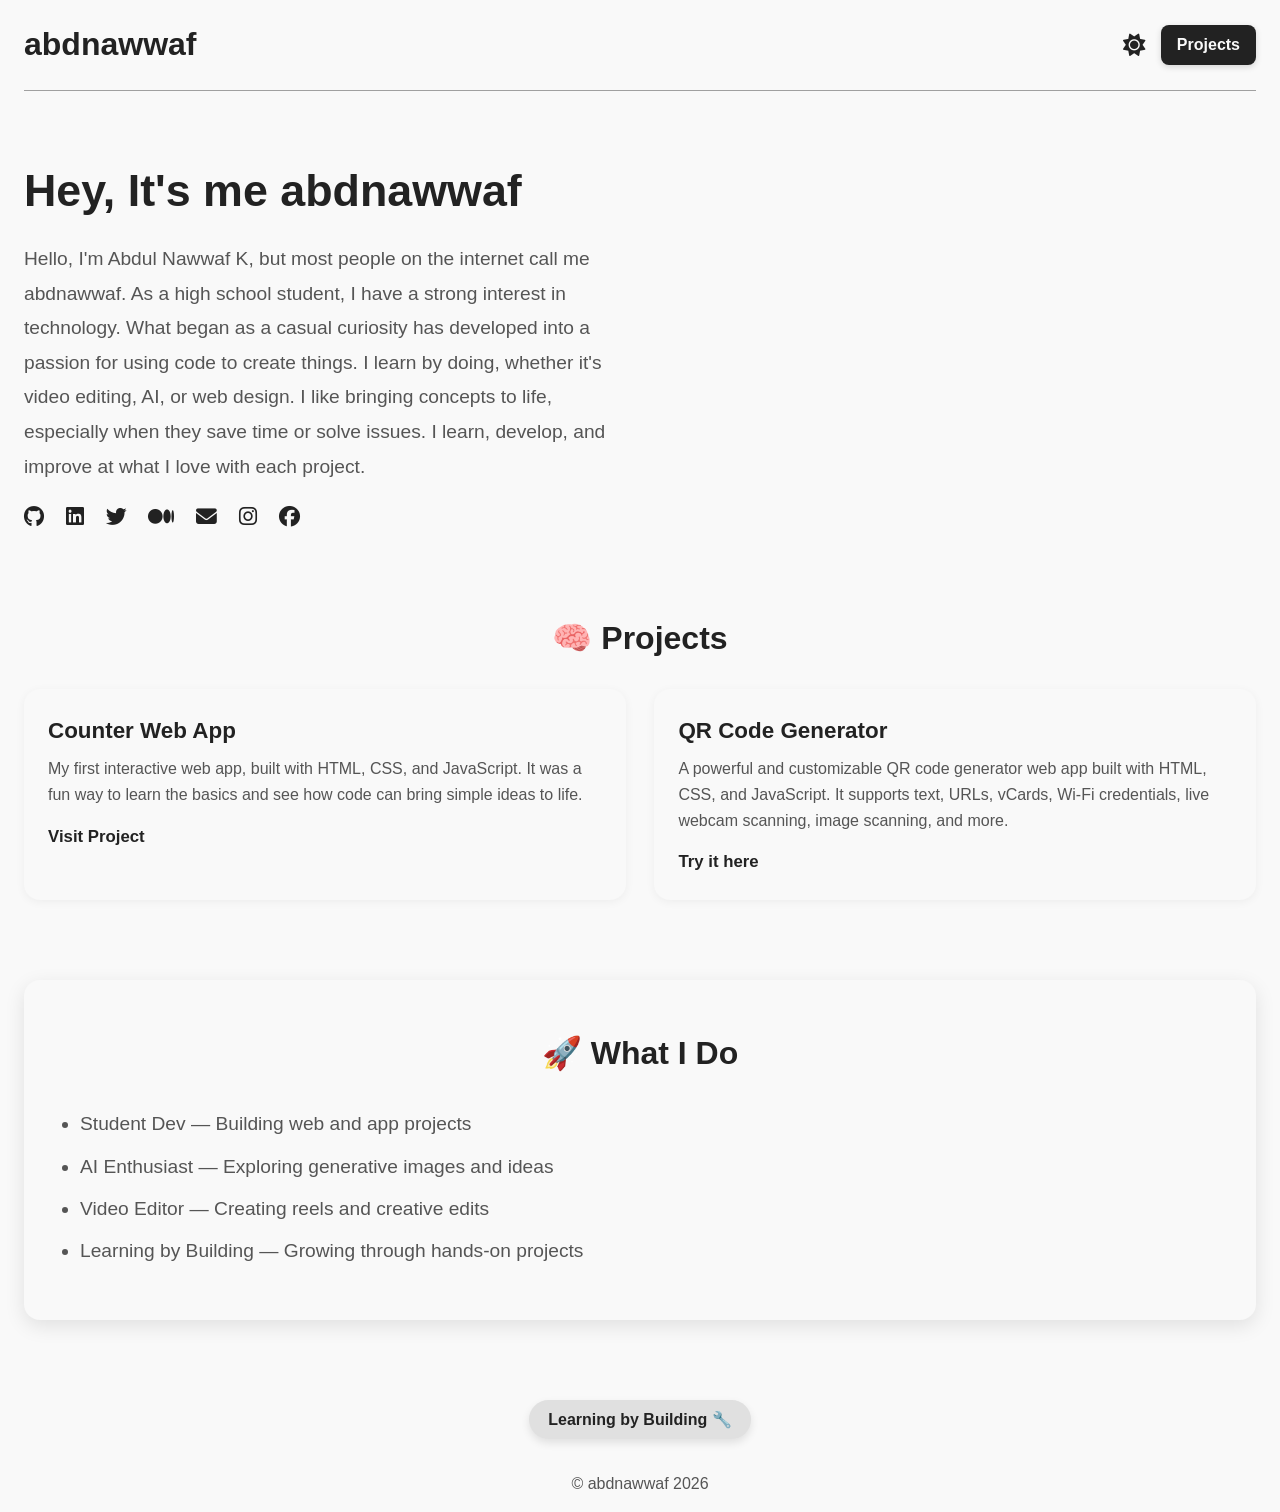
==== commit b83b598b: "Update copyright year in footer to 2026" ====
--- a/index.html
+++ b/index.html
@@ -82,7 +82,7 @@
   </div>
 
   <footer>
-    <p>&copy; abdnawwaf 2025</p>
+    <p>&copy; abdnawwaf 2026</p>
   </footer>
 
   <script>
@@ -94,4 +94,4 @@
     };
   </script>
 </body>
-</html>+</html>
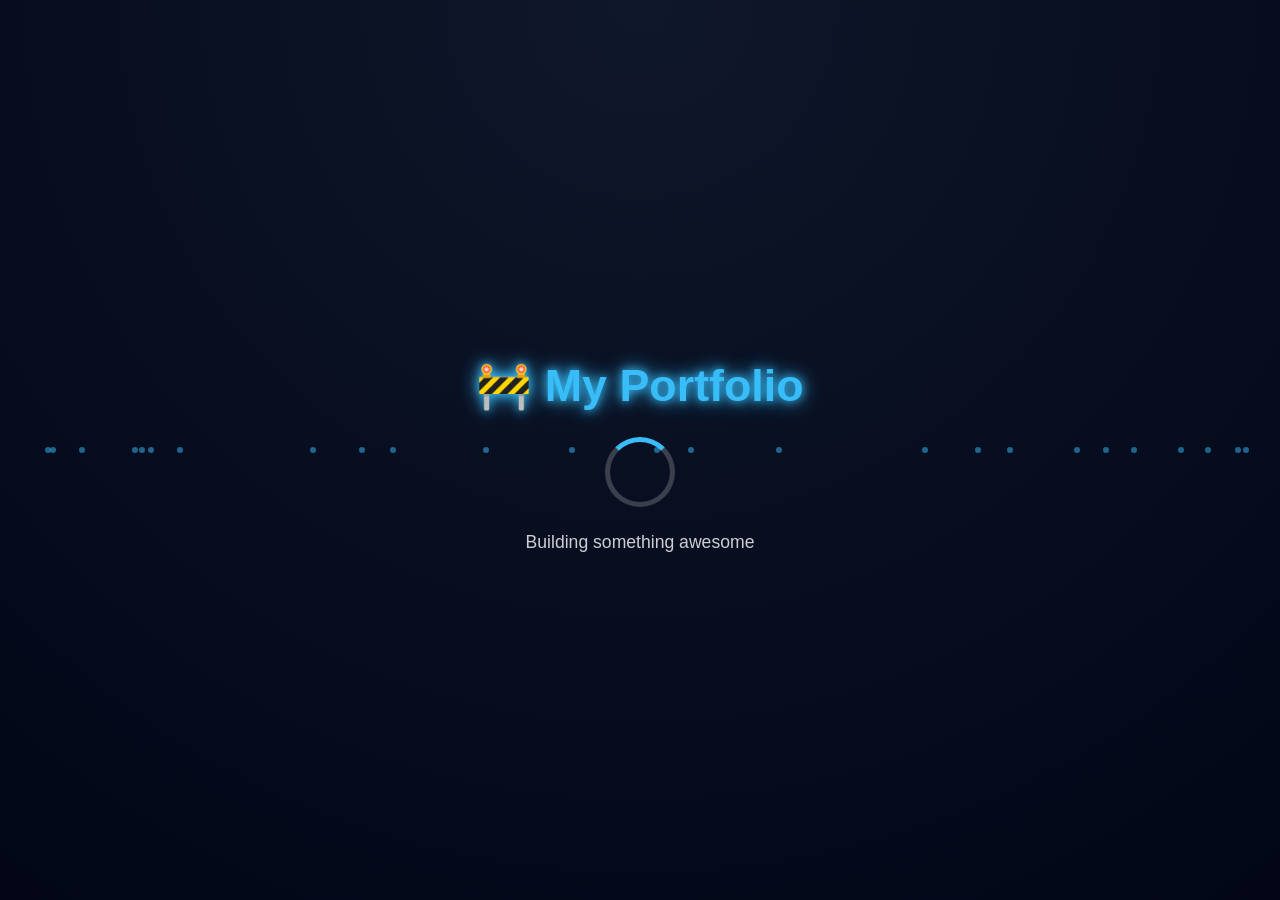
==== commit eaef19be: "Update index.html under construction" ====
--- a/index.html
+++ b/index.html
@@ -1,97 +1,126 @@
 <!DOCTYPE html>
 <html lang="en">
 <head>
-  <meta charset="UTF-8" />
-  <meta name="viewport" content="width=device-width, initial-scale=1.0"/>
-  <title>abdnawwaf</title>
-  <link rel="icon" type="image/png" href="fav-icon.png" sizes="32x32">
-  <link rel="stylesheet" href="style.css" />
-  <link rel="stylesheet" href="https://cdnjs.cloudflare.com/ajax/libs/font-awesome/6.4.0/css/all.min.css" />
+<meta charset="UTF-8" />
+<meta name="viewport" content="width=device-width, initial-scale=1.0"/>
+<title>Portfolio Under Construction</title>
+
+<style>
+  body {
+    margin: 0;
+    height: 100vh;
+    display: flex;
+    justify-content: center;
+    align-items: center;
+    background: radial-gradient(circle at top, #0f172a, #020617);
+    font-family: Arial, sans-serif;
+    color: white;
+    overflow: hidden;
+  }
+
+  .container {
+    text-align: center;
+    animation: fadeIn 1.5s ease-in-out;
+  }
+
+  h1 {
+    font-size: 2.8rem;
+    margin-bottom: 10px;
+    animation: float 3s ease-in-out infinite;
+  }
+
+  p {
+    opacity: 0.8;
+    font-size: 1.1rem;
+  }
+
+  .loader {
+    margin: 25px auto;
+    width: 60px;
+    height: 60px;
+    border-radius: 50%;
+    border: 5px solid rgba(255,255,255,0.2);
+    border-top: 5px solid #38bdf8;
+    animation: spin 1s linear infinite;
+  }
+
+  .glow {
+    color: #38bdf8;
+    text-shadow: 0 0 10px #38bdf8, 0 0 20px #38bdf8;
+  }
+
+  .dots::after {
+    content: "";
+    animation: dots 1.5s infinite;
+  }
+
+  /* Animations */
+  @keyframes spin {
+    0% { transform: rotate(0deg);}
+    100% { transform: rotate(360deg);}
+  }
+
+  @keyframes float {
+    0% { transform: translateY(0px);}
+    50% { transform: translateY(-10px);}
+    100% { transform: translateY(0px);}
+  }
+
+  @keyframes fadeIn {
+    from { opacity: 0; transform: scale(0.95);}
+    to { opacity: 1; transform: scale(1);}
+  }
+
+  @keyframes dots {
+    0% { content: "."; }
+    33% { content: ".."; }
+    66% { content: "..."; }
+    100% { content: "."; }
+  }
+
+  /* Floating background particles */
+  .particle {
+    position: absolute;
+    width: 6px;
+    height: 6px;
+    background: #38bdf8;
+    border-radius: 50%;
+    opacity: 0.5;
+    animation: rise 6s infinite linear;
+  }
+
+  @keyframes rise {
+    from {
+      transform: translateY(100vh) scale(0);
+      opacity: 0;
+    }
+    to {
+      transform: translateY(-10vh) scale(1);
+      opacity: 1;
+    }
+  }
+
+</style>
 </head>
+
 <body>
-  <nav class="navbar">
-    <div class="logo" onclick="window.location.reload()">abdnawwaf</div>
-    <div class="nav-controls">
-      <i class="fas fa-sun theme-toggle" title="Toggle Theme"></i>
-      <a href="#projects" class="btn-filled">Projects</a>
-    </div>
-  </nav>
 
-  <header class="intro">
-    <div class="intro-left">
-      <h1>Hey, It's me abdnawwaf</h1>
-      <p>
-        Hello, I'm Abdul Nawwaf K, but most people on the internet call me abdnawwaf. As a high school student, I have a strong interest in technology. What began as a casual curiosity has developed into a passion for using code to create things. I learn by doing, whether it's video editing, AI, or web design. I like bringing concepts to life, especially when they save time or solve issues. I learn, develop, and improve at what I love with each project.
-      </p>
-      <div class="socials">
-  <a href="https://github.com/abdnawwaf" target="_blank" aria-label="GitHub">
-    <i class="fab fa-github"></i>
-  </a>
-  <a href="https://linkedin.com/in/abdnawwaf" target="_blank" aria-label="LinkedIn">
-    <i class="fab fa-linkedin"></i>
-  </a>
-  <a href="https://x.com/abdnawwaf" target="_blank" aria-label="X (Twitter)">
-  <i class="fa-brands fa-twitter"></i>
-</a>
-  <a href="https://medium.com/@abdnawwaf" target="_blank" aria-label="Medium">
-    <i class="fab fa-medium"></i>
-  </a>
-  <a href="mailto:abdnawwaf.ilabdtlp@gmail.com" aria-label="Email">
-    <i class="fas fa-envelope"></i>
-  </a>
-  <a href="https://instagram.com/abd_nawwaf" target="_blank" aria-label="Instagram">
-    <i class="fab fa-instagram"></i>
-  </a>
-  <a href="https://www.facebook.com/people/abdnawwaf/61578629066482" target="_blank" aria-label="Facebook">
-    <i class="fab fa-facebook"></i>
-  </a>
+<!-- floating particles -->
+<script>
+  for (let i = 0; i < 25; i++) {
+    let p = document.createElement("div");
+    p.className = "particle";
+    p.style.left = Math.random() * 100 + "vw";
+    p.style.animationDuration = (3 + Math.random() * 5) + "s";
+    document.body.appendChild(p);
+  }
+</script>
+
+<div class="container">
+  <h1 class="glow">🚧 My Portfolio</h1>
+  <div class="loader"></div>
+  <p>Building something awesome<span class="dots"></span></p>
 </div>
-  </header>
 
-  <section id="projects" class="projects-section">
-  <h2>🧠 Projects</h2>
-  <div class="projects">
-    <div class="project">
-      <h3>Counter Web App</h3>
-      <p>My first interactive web app, built with HTML, CSS, and JavaScript. It was a fun way to learn the basics and see how code can bring simple ideas to life.</p>
-      <a href="https://abdnawwaf.github.io/Counter-App/" target="_blank" class="project-link">Visit Project</a>
-    </div>
-
-<div class="project">
-      <h3>QR Code Generator</h3>
-      <p>A powerful and customizable QR code generator web app built with HTML, CSS, and JavaScript. It supports text, URLs, vCards, Wi-Fi credentials, live webcam scanning, image scanning, and more.</p>
-      <a href="https://abdnawwaf.github.io/Free-Qr-Code-Generator/" target="_blank" class="project-link">Try it here</a>
-    </div>
-
-    
-  </div>
-</section>
-
-  <section class="features">
-    <h2>🚀 What I Do</h2>
-    <ul>
-      <li>Student Dev — Building web and app projects</li>
-      <li>AI Enthusiast — Exploring generative images and ideas</li>
-      <li>Video Editor — Creating reels and creative edits</li>
-      <li>Learning by Building — Growing through hands-on projects</li>
-    </ul>
-  </section>
-
-  <div class="learning-pill">
-    Learning by Building 🔧
-  </div>
-
-  <footer>
-    <p>&copy; abdnawwaf 2026</p>
-  </footer>
-
-  <script>
-    const themeToggle = document.querySelector('.theme-toggle');
-    themeToggle.onclick = () => {
-      document.body.classList.toggle('dark');
-      themeToggle.classList.toggle('fa-sun');
-      themeToggle.classList.toggle('fa-moon');
-    };
-  </script>
 </body>
-</html>
+</html>
